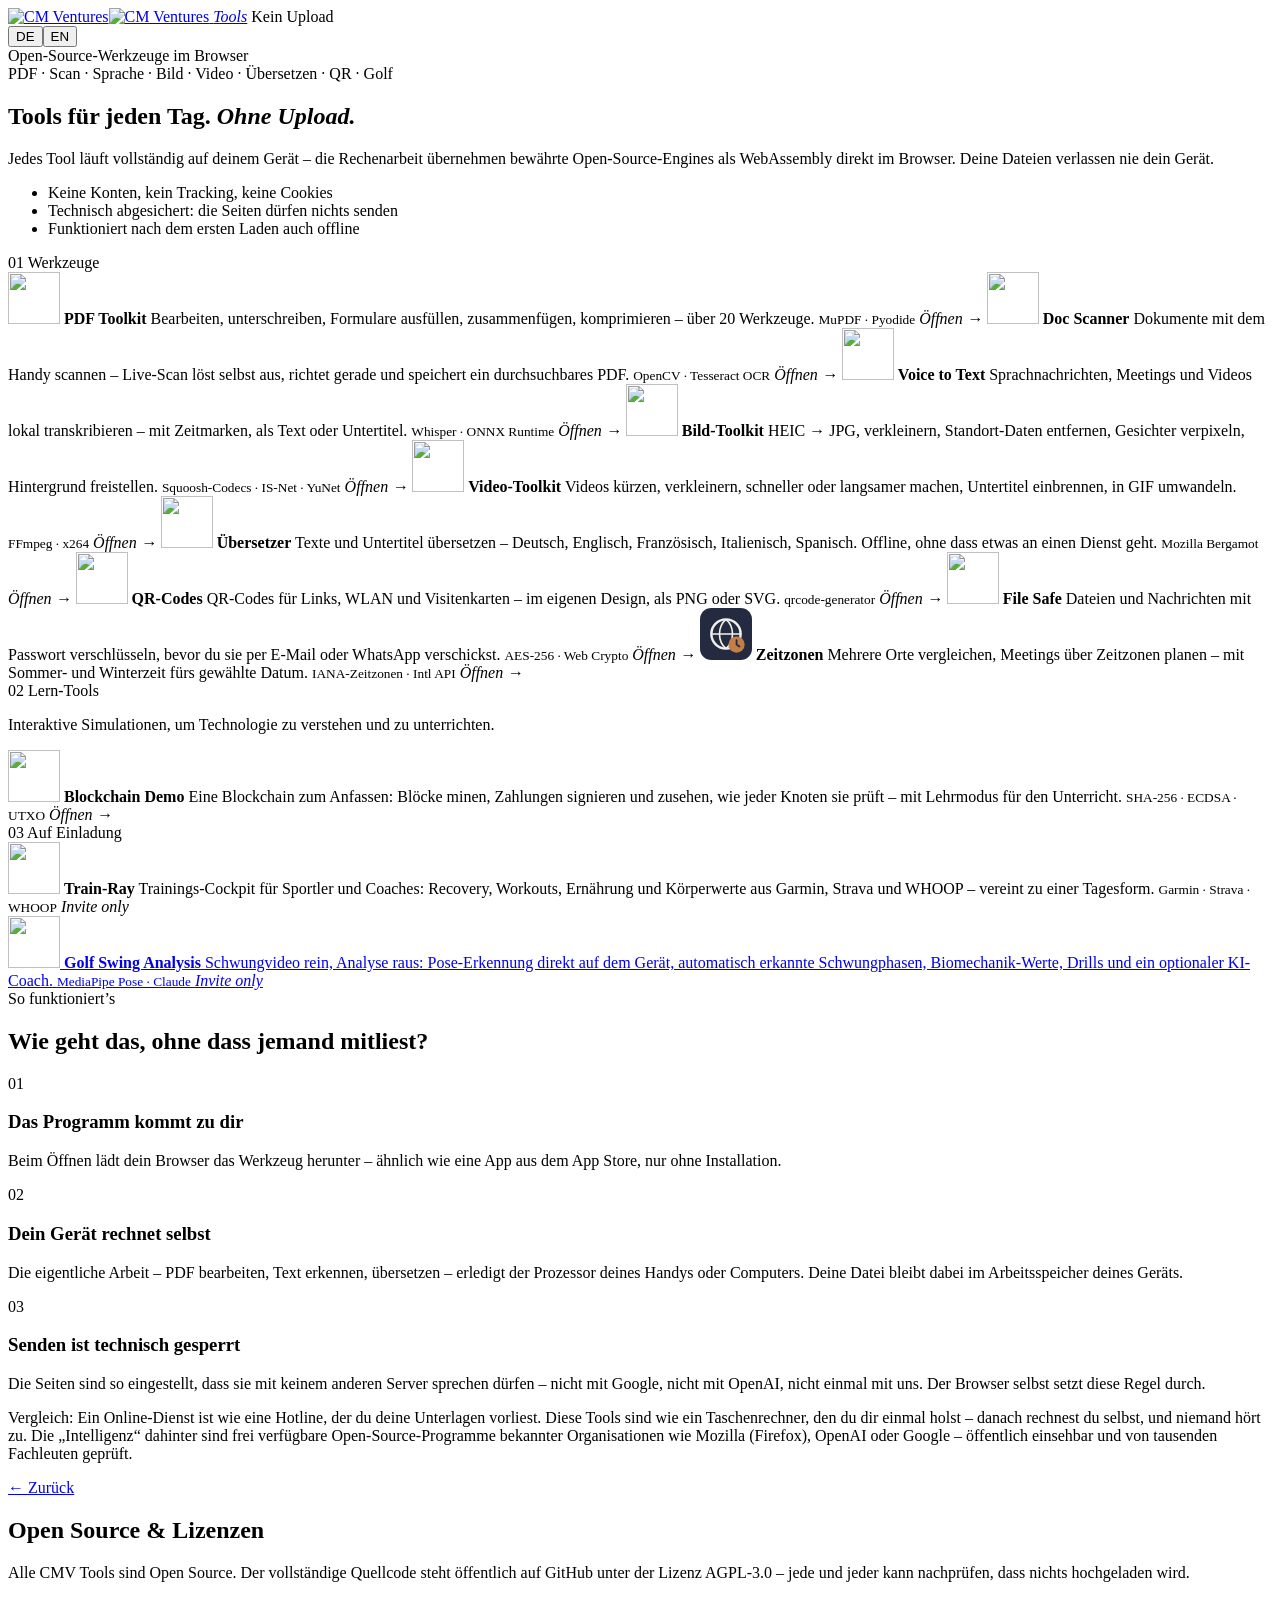
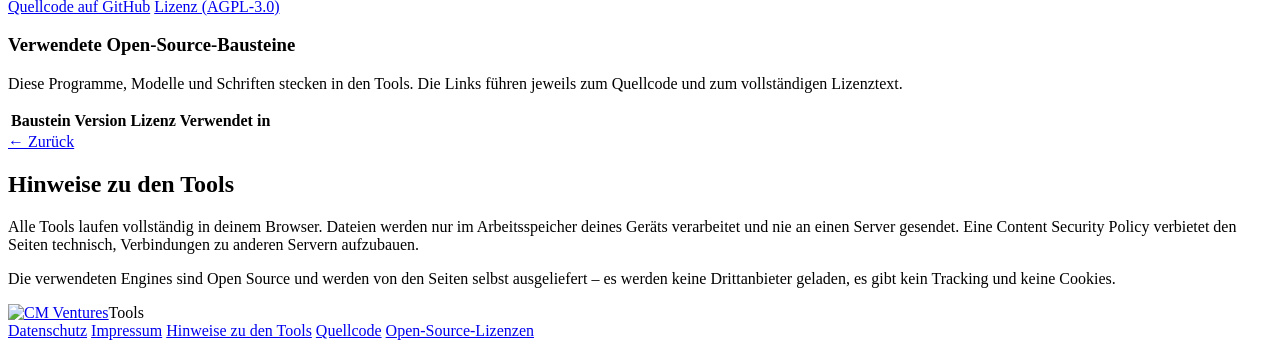
==== hub/index.html @ 876a2259 "Add Time Zones tool (time.cmventures.xyz) Compare any number of places for a chosen date and time: s" ====
<!doctype html>
<html lang="de">
<head>
<meta charset="utf-8">
<meta name="viewport" content="width=device-width, initial-scale=1, viewport-fit=cover">
<title>CM Ventures Tools</title>
<meta name="description" content="Alltags-Tools, die komplett im Browser laufen – ohne Upload.">
<meta name="theme-color" content="#242b41">
<script src="shared/theme.js"></script>
<link rel="icon" href="logo.svg" type="image/svg+xml">
<link rel="apple-touch-icon" href="icons/icon-180.png">
<link rel="manifest" href="manifest.webmanifest">
<link rel="stylesheet" href="shared/fonts/fonts.css">
<link rel="stylesheet" href="shared/base.css">
<link rel="stylesheet" href="hub.css">
</head>
<body>
<header class="topbar">
  <a class="brand" href="https://cmventures.xyz/" title="CM Ventures" aria-label="CM Ventures – Startseite">
    <img class="cmv-logo on-light" src="shared/brand/cmv-logo.svg" alt="CM Ventures" width="166" height="38"><img class="cmv-logo on-dark" src="shared/brand/cmv-logo-light.svg" alt="CM Ventures" width="166" height="38">
  </a>
  <a class="brand hub-word" href="./"><span class="logo-word"><em>Tools</em></span></a>
  <span class="local-badge" title="Alle Dateien bleiben auf deinem Gerät. Nichts wird hochgeladen.">Kein Upload</span>
  <div class="spacer"></div>
  <div class="lang-switch" role="group" aria-label="Sprache / Language"><button type="button" data-lang="de">DE</button><button type="button" data-lang="en">EN</button></div>
</header>

<main>
  <section id="home">
    <div class="hero">
      <div class="eyebrow accent">Open-Source-Werkzeuge im Browser</div>
      <div class="eyebrow">PDF · Scan · Sprache · Bild · Video · Übersetzen · QR · Golf</div>
      <h1>Tools für jeden Tag. <em>Ohne Upload.</em></h1>
      <p>Jedes Tool läuft vollständig auf deinem Gerät – die Rechenarbeit übernehmen bewährte Open-Source-Engines als WebAssembly direkt im Browser. Deine Dateien verlassen nie dein Gerät.</p>
      <ul class="facts">
        <li>Keine Konten, kein Tracking, keine Cookies</li>
        <li>Technisch abgesichert: die Seiten dürfen nichts senden</li>
        <li>Funktioniert nach dem ersten Laden auch offline</li>
      </ul>
    </div>

    <div class="cat"><span class="num">01</span> Werkzeuge</div>
    <div class="apps">
      <a class="app" data-tool-link="pdf">
        <img src="apps/pdf.svg" alt="" width="52" height="52">
        <strong>PDF Toolkit</strong>
        <span>Bearbeiten, unterschreiben, Formulare ausfüllen, zusammenfügen, komprimieren – über 20 Werkzeuge.</span>
        <small>MuPDF · Pyodide</small>
        <em class="go">Öffnen →</em>
      </a>
      <a class="app" data-tool-link="scan">
        <img src="apps/scan.svg" alt="" width="52" height="52">
        <strong>Doc Scanner</strong>
        <span>Dokumente mit dem Handy scannen – Live-Scan löst selbst aus, richtet gerade und speichert ein durchsuchbares PDF.</span>
        <small>OpenCV · Tesseract OCR</small>
        <em class="go">Öffnen →</em>
      </a>
      <a class="app" data-tool-link="voice">
        <img src="apps/voice.svg" alt="" width="52" height="52">
        <strong>Voice to Text</strong>
        <span>Sprachnachrichten, Meetings und Videos lokal transkribieren – mit Zeitmarken, als Text oder Untertitel.</span>
        <small>Whisper · ONNX Runtime</small>
        <em class="go">Öffnen →</em>
      </a>
      <a class="app" data-tool-link="image">
        <img src="apps/image.svg" alt="" width="52" height="52">
        <strong>Bild-Toolkit</strong>
        <span>HEIC → JPG, verkleinern, Standort-Daten entfernen, Gesichter verpixeln, Hintergrund freistellen.</span>
        <small>Squoosh-Codecs · IS-Net · YuNet</small>
        <em class="go">Öffnen →</em>
      </a>
      <a class="app" data-tool-link="video">
        <img src="apps/video.svg" alt="" width="52" height="52">
        <strong>Video-Toolkit</strong>
        <span>Videos kürzen, verkleinern, schneller oder langsamer machen, Untertitel einbrennen, in GIF umwandeln.</span>
        <small>FFmpeg · x264</small>
        <em class="go">Öffnen →</em>
      </a>
      <a class="app" data-tool-link="translate">
        <img src="apps/translate.svg" alt="" width="52" height="52">
        <strong>Übersetzer</strong>
        <span>Texte und Untertitel übersetzen – Deutsch, Englisch, Französisch, Italienisch, Spanisch. Offline, ohne dass etwas an einen Dienst geht.</span>
        <small>Mozilla Bergamot</small>
        <em class="go">Öffnen →</em>
      </a>
      <a class="app" data-tool-link="qr">
        <img src="apps/qr.svg" alt="" width="52" height="52">
        <strong>QR-Codes</strong>
        <span>QR-Codes für Links, WLAN und Visitenkarten – im eigenen Design, als PNG oder SVG.</span>
        <small>qrcode-generator</small>
        <em class="go">Öffnen →</em>
      </a>
      <a class="app" data-tool-link="safe">
        <img src="apps/safe.svg" alt="" width="52" height="52">
        <strong>File Safe</strong>
        <span>Dateien und Nachrichten mit Passwort verschlüsseln, bevor du sie per E-Mail oder WhatsApp verschickst.</span>
        <small>AES-256 · Web Crypto</small>
        <em class="go">Öffnen →</em>
      </a>
      <a class="app" data-tool-link="time">
        <img src="apps/time.svg" alt="" width="52" height="52">
        <strong>Zeitzonen</strong>
        <span>Mehrere Orte vergleichen, Meetings über Zeitzonen planen – mit Sommer- und Winterzeit fürs gewählte Datum.</span>
        <small>IANA-Zeitzonen · Intl API</small>
        <em class="go">Öffnen →</em>
      </a>
    </div>

    <div class="cat"><span class="num">02</span> Lern-Tools</div>
    <p class="cat-note">Interaktive Simulationen, um Technologie zu verstehen und zu unterrichten.</p>
    <div class="apps learn">
      <a class="app" data-tool-link="blockchaindemo">
        <img src="apps/blockchain.svg" alt="" width="52" height="52">
        <strong>Blockchain Demo</strong>
        <span>Eine Blockchain zum Anfassen: Blöcke minen, Zahlungen signieren und zusehen, wie jeder Knoten sie prüft – mit Lehrmodus für den Unterricht.</span>
        <small>SHA-256 · ECDSA · UTXO</small>
        <em class="go">Öffnen →</em>
      </a>
    </div>


    <div class="cat"><span class="num">03</span> Auf Einladung</div>
    <div class="apps internal">
      <div class="app">
        <img src="apps/train-ray.svg" alt="" width="52" height="52">
        <strong>Train-Ray</strong>
        <span>Trainings-Cockpit für Sportler und Coaches: Recovery, Workouts, Ernährung und Körperwerte aus Garmin, Strava und WHOOP – vereint zu einer Tagesform.</span>
        <small>Garmin · Strava · WHOOP</small>
        <em class="badge">Invite only</em>
      </div>
      <a class="app" href="https://golfswing.cmventures.xyz/">
        <img src="apps/golf.svg" alt="" width="52" height="52">
        <strong>Golf Swing Analysis</strong>
        <span>Schwungvideo rein, Analyse raus: Pose-Erkennung direkt auf dem Gerät, automatisch erkannte Schwungphasen, Biomechanik-Werte, Drills und ein optionaler KI-Coach.</span>
        <small>MediaPipe Pose · Claude</small>
        <em class="badge">Invite only</em>
      </a>
    </div>

  <div class="how" id="how">
    <div class="how-head">So funktioniert’s</div>
    <h2>Wie geht das, ohne dass jemand mitliest?</h2>
    <div class="how-grid">
      <div class="how-card"><span class="n">01</span><h3>Das Programm kommt zu dir</h3><p>Beim Öffnen lädt dein Browser das Werkzeug herunter – ähnlich wie eine App aus dem App Store, nur ohne Installation.</p></div>
      <div class="how-card"><span class="n">02</span><h3>Dein Gerät rechnet selbst</h3><p>Die eigentliche Arbeit – PDF bearbeiten, Text erkennen, übersetzen – erledigt der Prozessor deines Handys oder Computers. Deine Datei bleibt dabei im Arbeitsspeicher deines Geräts.</p></div>
      <div class="how-card"><span class="n">03</span><h3>Senden ist technisch gesperrt</h3><p>Die Seiten sind so eingestellt, dass sie mit keinem anderen Server sprechen dürfen – nicht mit Google, nicht mit OpenAI, nicht einmal mit uns. Der Browser selbst setzt diese Regel durch.</p></div>
    </div>
    <p class="how-note">Vergleich: Ein Online-Dienst ist wie eine Hotline, der du deine Unterlagen vorliest. Diese Tools sind wie ein Taschenrechner, den du dir einmal holst – danach rechnest du selbst, und niemand hört zu. Die „Intelligenz“ dahinter sind frei verfügbare Open-Source-Programme bekannter Organisationen wie Mozilla (Firefox), OpenAI oder Google – öffentlich einsehbar und von tausenden Fachleuten geprüft.</p>
  </div>
  </section>

  <section id="licenses" class="legal licenses hidden">
    <a class="back" href="#">← Zurück</a>
    <h2>Open Source &amp; Lizenzen</h2>
    <p>Alle CMV Tools sind Open Source. Der vollständige Quellcode steht öffentlich auf GitHub unter der Lizenz AGPL-3.0 – jede und jeder kann nachprüfen, dass nichts hochgeladen wird.</p>
    <div class="lic-links">
      <a class="btn" href="https://github.com/maurocasellini/cmv-tools" target="_blank" rel="noopener noreferrer">Quellcode auf GitHub</a>
      <a class="btn" href="https://github.com/maurocasellini/cmv-tools/blob/master/LICENSE" target="_blank" rel="noopener noreferrer">Lizenz (AGPL-3.0)</a>
    </div>
    <h3>Verwendete Open-Source-Bausteine</h3>
    <p>Diese Programme, Modelle und Schriften stecken in den Tools. Die Links führen jeweils zum Quellcode und zum vollständigen Lizenztext.</p>
    <div class="lic-wrap"><table class="lic">
      <thead><tr><th>Baustein</th><th>Version</th><th>Lizenz</th><th>Verwendet in</th></tr></thead>
      <tbody id="lic-body" data-no-i18n></tbody>
    </table></div>
  </section>

  <section id="about" class="legal hidden">
    <a class="back" href="#">← Zurück</a>
    <h2>Hinweise zu den Tools</h2>
    <p>Alle Tools laufen vollständig in deinem Browser. Dateien werden nur im Arbeitsspeicher deines Geräts verarbeitet und nie an einen Server gesendet. Eine Content Security Policy verbietet den Seiten technisch, Verbindungen zu anderen Servern aufzubauen.</p>
    <p>Die verwendeten Engines sind Open Source und werden von den Seiten selbst ausgeliefert – es werden keine Drittanbieter geladen, es gibt kein Tracking und keine Cookies.</p>
  </section>
</main>

<footer class="foot">
  <span class="foot-id"><a class="foot-brand" href="https://cmventures.xyz/" target="_blank" rel="noopener noreferrer"><img src="shared/brand/cmv-logo-light.svg" alt="CM Ventures" width="92" height="21"></a><span>Tools</span></span>
  <nav class="foot-links">
    <a href="https://cmventures.xyz/data-protection.html" target="_blank" rel="noopener noreferrer">Datenschutz</a>
    <a href="https://cmventures.xyz/" target="_blank" rel="noopener noreferrer">Impressum</a>
    <a href="#about">Hinweise zu den Tools</a>
    <a href="https://github.com/maurocasellini/cmv-tools" target="_blank" rel="noopener noreferrer">Quellcode</a>
    <a href="#licenses">Open-Source-Lizenzen</a>
  </nav>
</footer>

<script src="i18n-en.js"></script>
<script src="shared/i18n.js"></script>
<script src="shared/common.js"></script>
<script src="hub.js"></script>
</body>
</html>
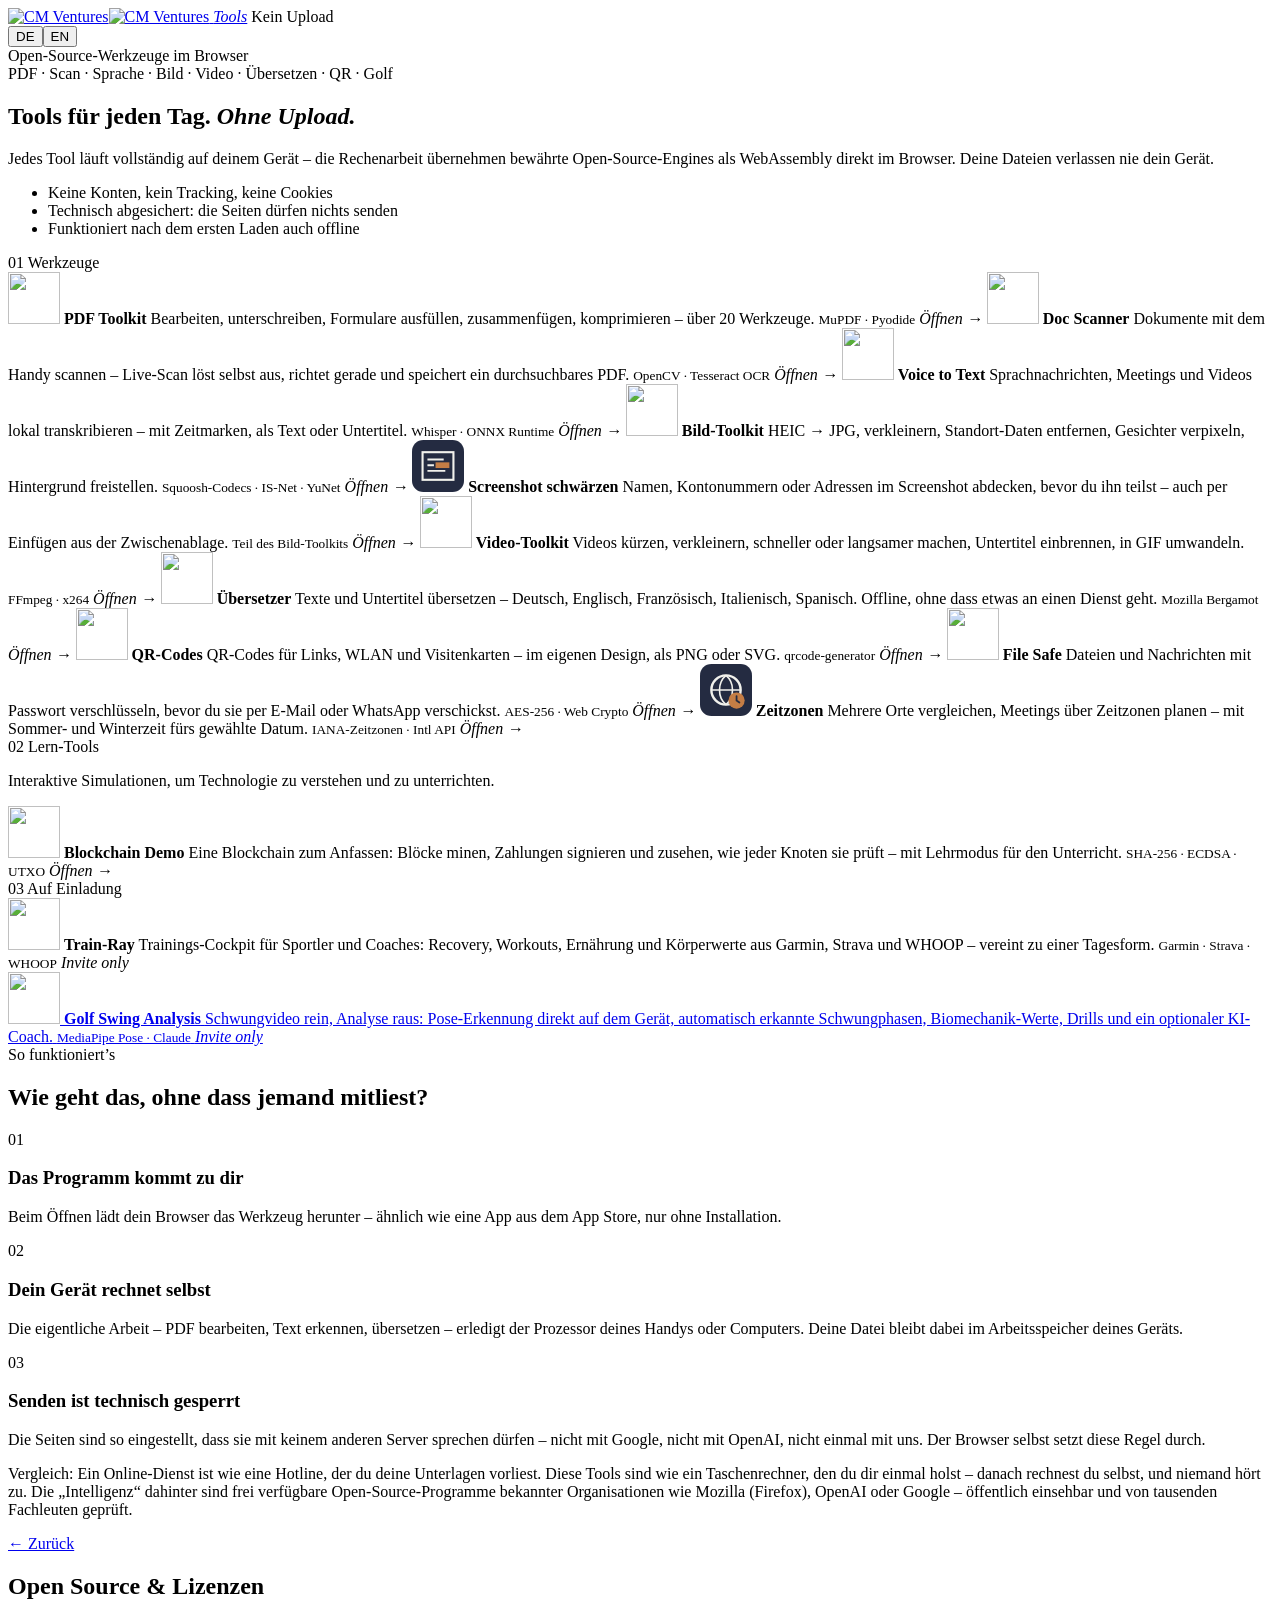
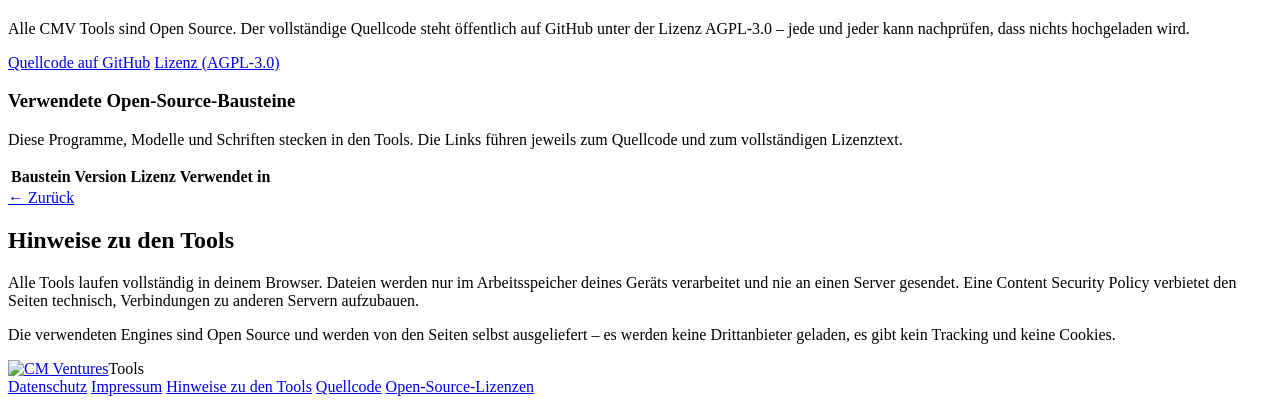
==== commit d0af538f: "image: 'Redact screenshot' editor Paste (Cmd/Ctrl+V), drop or pick an image, drag boxes over sensiti" ====
--- a/hub/index.html
+++ b/hub/index.html
@@ -67,6 +67,13 @@
         <strong>Bild-Toolkit</strong>
         <span>HEIC → JPG, verkleinern, Standort-Daten entfernen, Gesichter verpixeln, Hintergrund freistellen.</span>
         <small>Squoosh-Codecs · IS-Net · YuNet</small>
+        <em class="go">Öffnen →</em>
+      </a>
+      <a class="app" data-tool-link="image" data-hash="#redact">
+        <img src="apps/redact.svg" alt="" width="52" height="52">
+        <strong>Screenshot schwärzen</strong>
+        <span>Namen, Kontonummern oder Adressen im Screenshot abdecken, bevor du ihn teilst – auch per Einfügen aus der Zwischenablage.</span>
+        <small>Teil des Bild-Toolkits</small>
         <em class="go">Öffnen →</em>
       </a>
       <a class="app" data-tool-link="video">
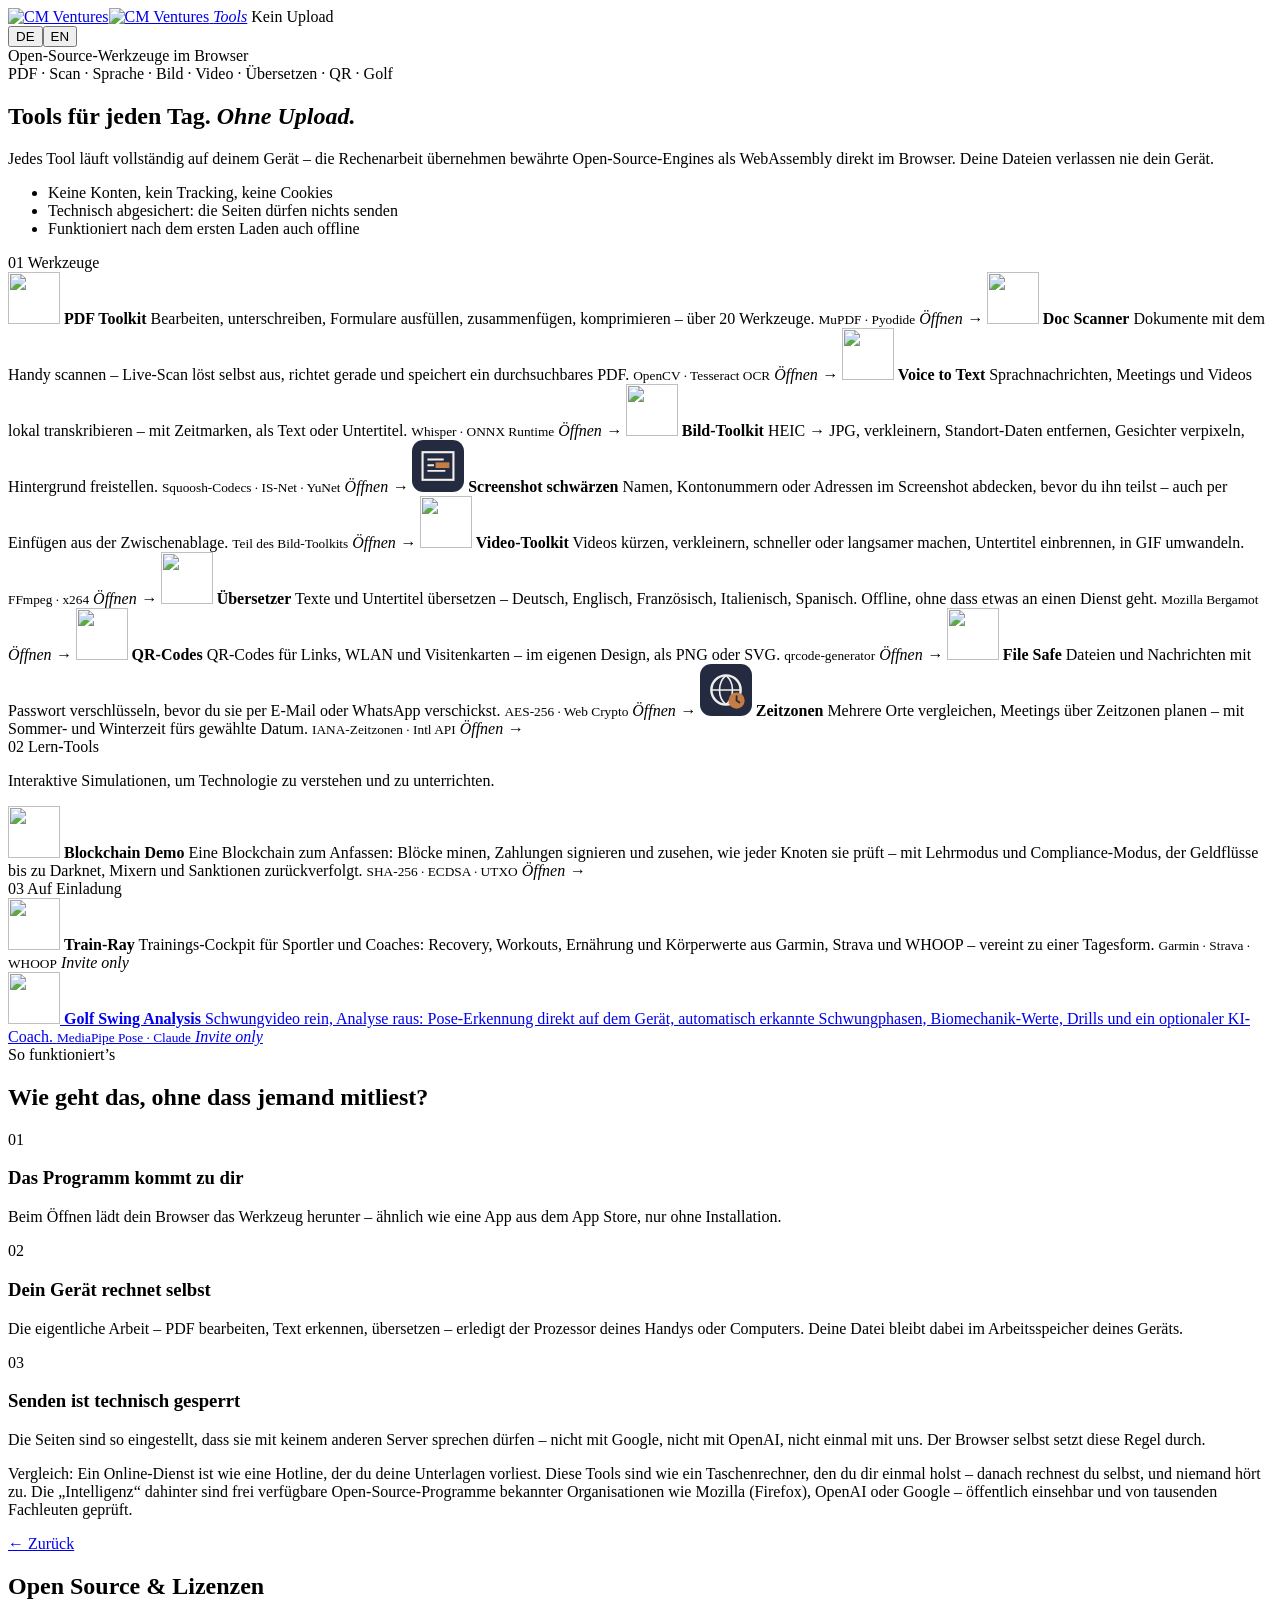
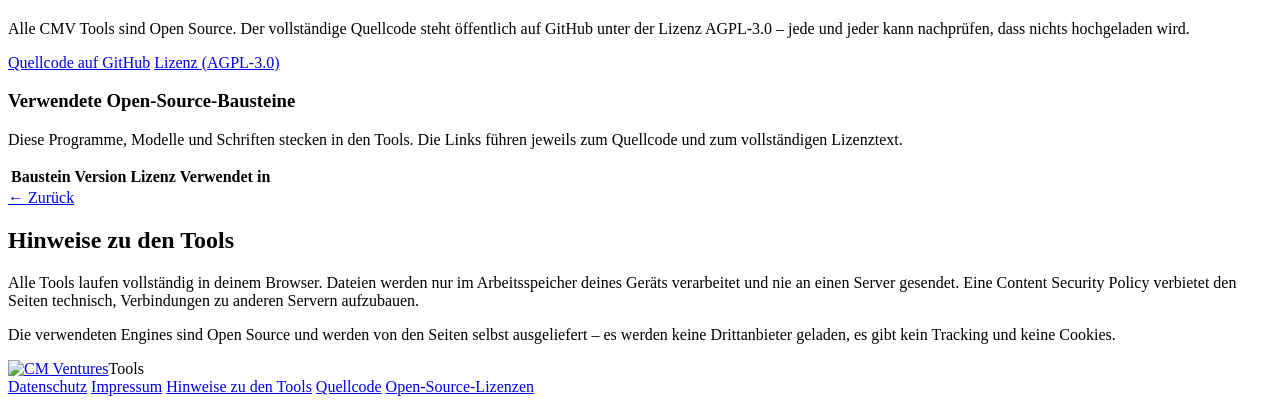
==== commit c0b97c31: "Blockchain Demo: compliance mode with Chain-Check A third mode builds a simulated chain of about 270" ====
--- a/hub/index.html
+++ b/hub/index.html
@@ -119,7 +119,7 @@
       <a class="app" data-tool-link="blockchaindemo">
         <img src="apps/blockchain.svg" alt="" width="52" height="52">
         <strong>Blockchain Demo</strong>
-        <span>Eine Blockchain zum Anfassen: Blöcke minen, Zahlungen signieren und zusehen, wie jeder Knoten sie prüft – mit Lehrmodus für den Unterricht.</span>
+        <span>Eine Blockchain zum Anfassen: Blöcke minen, Zahlungen signieren und zusehen, wie jeder Knoten sie prüft – mit Lehrmodus und Compliance-Modus, der Geldflüsse bis zu Darknet, Mixern und Sanktionen zurückverfolgt.</span>
         <small>SHA-256 · ECDSA · UTXO</small>
         <em class="go">Öffnen →</em>
       </a>
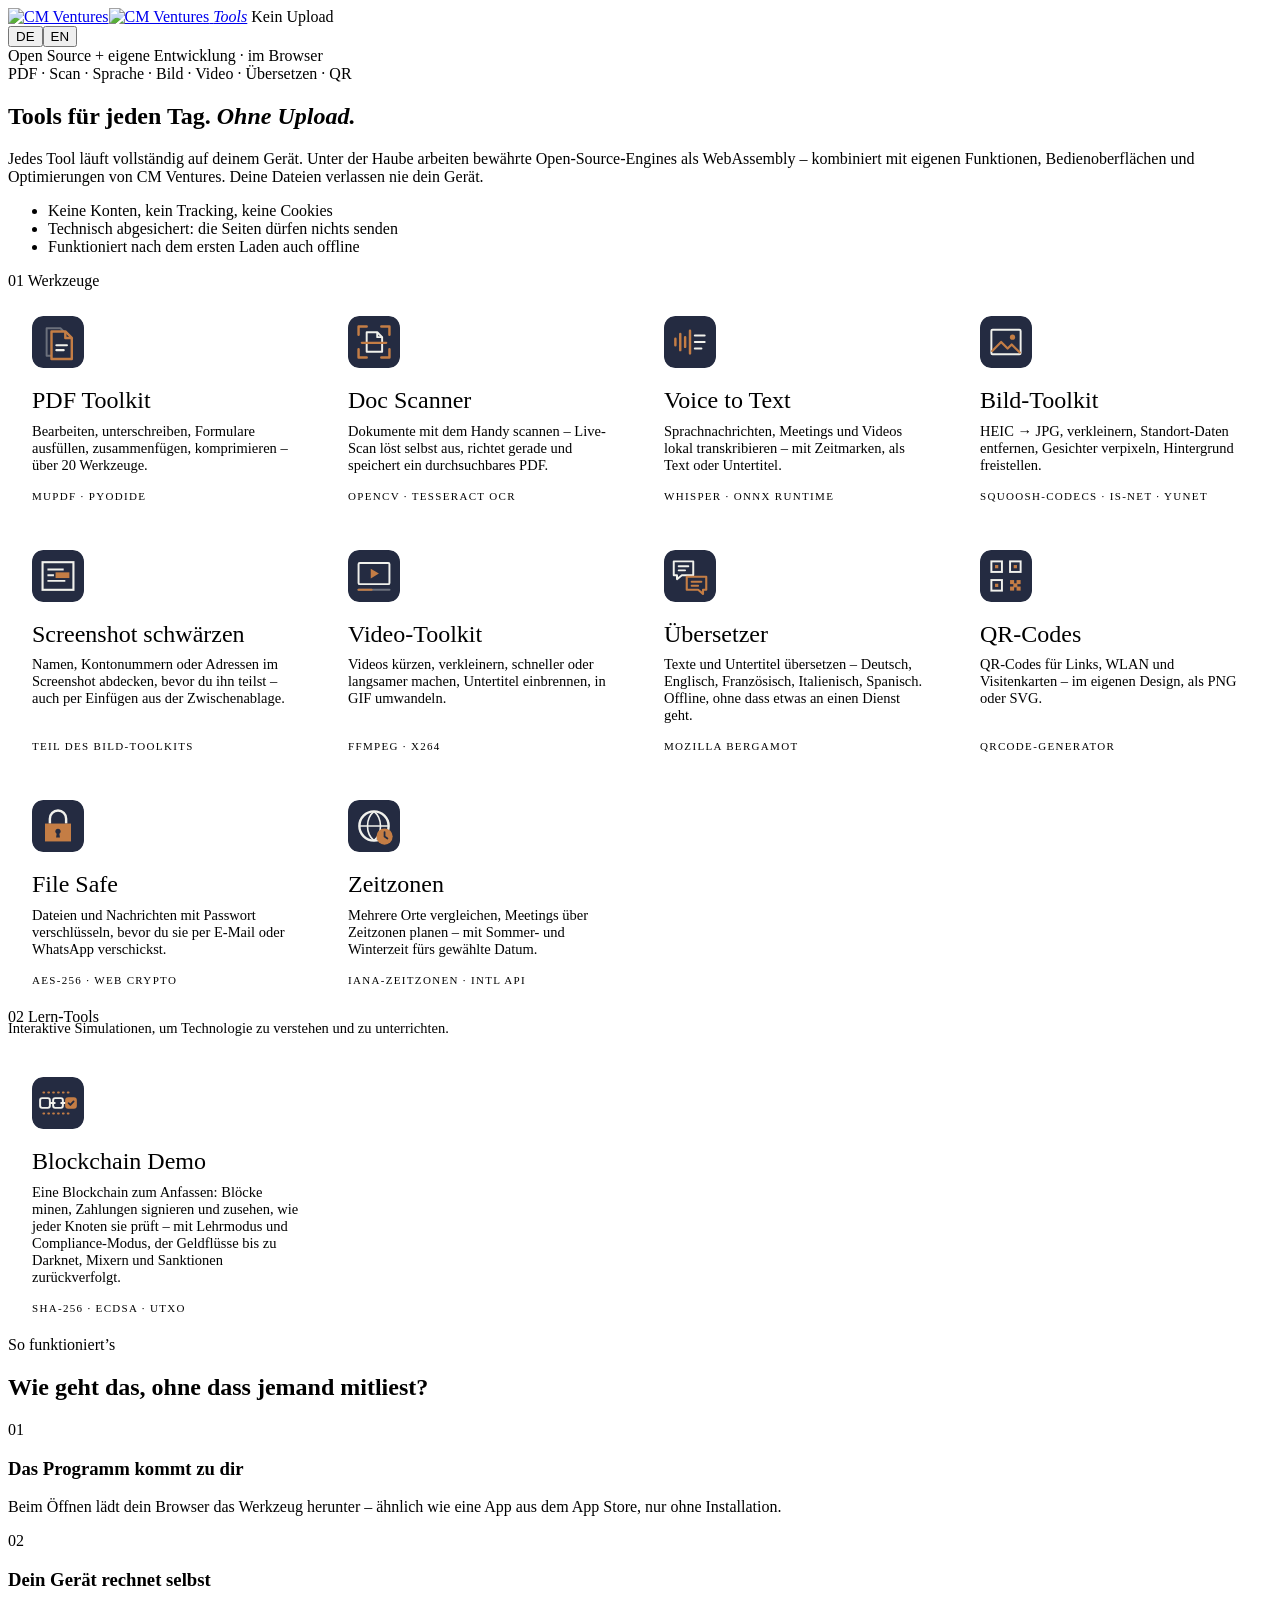
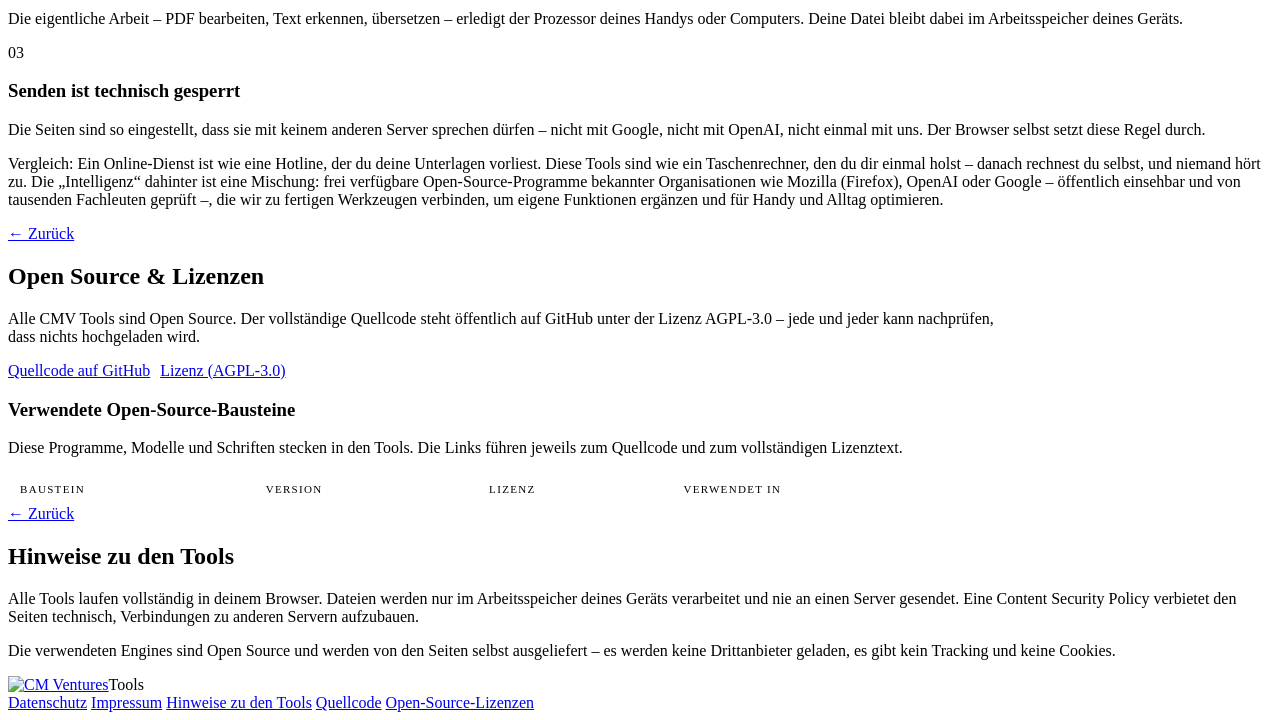
==== commit d6376451: "CMV Tools" ====
--- a/hub/index.html
+++ b/hub/index.html
@@ -28,10 +28,10 @@
 <main>
   <section id="home">
     <div class="hero">
-      <div class="eyebrow accent">Open-Source-Werkzeuge im Browser</div>
-      <div class="eyebrow">PDF · Scan · Sprache · Bild · Video · Übersetzen · QR · Golf</div>
+      <div class="eyebrow accent">Open Source + eigene Entwicklung · im Browser</div>
+      <div class="eyebrow">PDF · Scan · Sprache · Bild · Video · Übersetzen · QR</div>
       <h1>Tools für jeden Tag. <em>Ohne Upload.</em></h1>
-      <p>Jedes Tool läuft vollständig auf deinem Gerät – die Rechenarbeit übernehmen bewährte Open-Source-Engines als WebAssembly direkt im Browser. Deine Dateien verlassen nie dein Gerät.</p>
+      <p>Jedes Tool läuft vollständig auf deinem Gerät. Unter der Haube arbeiten bewährte Open-Source-Engines als WebAssembly – kombiniert mit eigenen Funktionen, Bedienoberflächen und Optimierungen von CM Ventures. Deine Dateien verlassen nie dein Gerät.</p>
       <ul class="facts">
         <li>Keine Konten, kein Tracking, keine Cookies</li>
         <li>Technisch abgesichert: die Seiten dürfen nichts senden</li>
@@ -125,25 +125,6 @@
       </a>
     </div>
 
-
-    <div class="cat"><span class="num">03</span> Auf Einladung</div>
-    <div class="apps internal">
-      <div class="app">
-        <img src="apps/train-ray.svg" alt="" width="52" height="52">
-        <strong>Train-Ray</strong>
-        <span>Trainings-Cockpit für Sportler und Coaches: Recovery, Workouts, Ernährung und Körperwerte aus Garmin, Strava und WHOOP – vereint zu einer Tagesform.</span>
-        <small>Garmin · Strava · WHOOP</small>
-        <em class="badge">Invite only</em>
-      </div>
-      <a class="app" href="https://golfswing.cmventures.xyz/">
-        <img src="apps/golf.svg" alt="" width="52" height="52">
-        <strong>Golf Swing Analysis</strong>
-        <span>Schwungvideo rein, Analyse raus: Pose-Erkennung direkt auf dem Gerät, automatisch erkannte Schwungphasen, Biomechanik-Werte, Drills und ein optionaler KI-Coach.</span>
-        <small>MediaPipe Pose · Claude</small>
-        <em class="badge">Invite only</em>
-      </a>
-    </div>
-
   <div class="how" id="how">
     <div class="how-head">So funktioniert’s</div>
     <h2>Wie geht das, ohne dass jemand mitliest?</h2>
@@ -152,7 +133,7 @@
       <div class="how-card"><span class="n">02</span><h3>Dein Gerät rechnet selbst</h3><p>Die eigentliche Arbeit – PDF bearbeiten, Text erkennen, übersetzen – erledigt der Prozessor deines Handys oder Computers. Deine Datei bleibt dabei im Arbeitsspeicher deines Geräts.</p></div>
       <div class="how-card"><span class="n">03</span><h3>Senden ist technisch gesperrt</h3><p>Die Seiten sind so eingestellt, dass sie mit keinem anderen Server sprechen dürfen – nicht mit Google, nicht mit OpenAI, nicht einmal mit uns. Der Browser selbst setzt diese Regel durch.</p></div>
     </div>
-    <p class="how-note">Vergleich: Ein Online-Dienst ist wie eine Hotline, der du deine Unterlagen vorliest. Diese Tools sind wie ein Taschenrechner, den du dir einmal holst – danach rechnest du selbst, und niemand hört zu. Die „Intelligenz“ dahinter sind frei verfügbare Open-Source-Programme bekannter Organisationen wie Mozilla (Firefox), OpenAI oder Google – öffentlich einsehbar und von tausenden Fachleuten geprüft.</p>
+    <p class="how-note">Vergleich: Ein Online-Dienst ist wie eine Hotline, der du deine Unterlagen vorliest. Diese Tools sind wie ein Taschenrechner, den du dir einmal holst – danach rechnest du selbst, und niemand hört zu. Die „Intelligenz“ dahinter ist eine Mischung: frei verfügbare Open-Source-Programme bekannter Organisationen wie Mozilla (Firefox), OpenAI oder Google – öffentlich einsehbar und von tausenden Fachleuten geprüft –, die wir zu fertigen Werkzeugen verbinden, um eigene Funktionen ergänzen und für Handy und Alltag optimieren.</p>
   </div>
   </section>
 
@@ -184,7 +165,7 @@
   <span class="foot-id"><a class="foot-brand" href="https://cmventures.xyz/" target="_blank" rel="noopener noreferrer"><img src="shared/brand/cmv-logo-light.svg" alt="CM Ventures" width="92" height="21"></a><span>Tools</span></span>
   <nav class="foot-links">
     <a href="https://cmventures.xyz/data-protection.html" target="_blank" rel="noopener noreferrer">Datenschutz</a>
-    <a href="https://cmventures.xyz/" target="_blank" rel="noopener noreferrer">Impressum</a>
+    <a href="https://cmventures.xyz/#impressum" target="_blank" rel="noopener noreferrer">Impressum</a>
     <a href="#about">Hinweise zu den Tools</a>
     <a href="https://github.com/maurocasellini/cmv-tools" target="_blank" rel="noopener noreferrer">Quellcode</a>
     <a href="#licenses">Open-Source-Lizenzen</a>
--- a/hub/hub.css
+++ b/hub/hub.css
@@ -0,0 +1,30 @@
+/* Hub: overview of all tools */
+.apps { display: grid; grid-template-columns: repeat(auto-fill, minmax(270px, 1fr)); border-top: 1px solid var(--line); border-left: 1px solid var(--line); }
+.app { position: relative; display: flex; flex-direction: column; gap: 8px; padding: 26px 24px 22px; border-right: 1px solid var(--line); border-bottom: 1px solid var(--line);
+  color: inherit; text-decoration: none; transition: background .15s; }
+a.app:hover { background: var(--sand); }
+.app img { width: 52px; height: 52px; border-radius: 11px; margin-bottom: 10px; transition: transform .2s; }
+a.app:hover img { transform: translateY(-2px); }
+@media (prefers-color-scheme: dark) { :root:not([data-theme="light"]) .app img { box-shadow: 0 0 0 1px var(--line); } }
+:root[data-theme="dark"] .app img { box-shadow: 0 0 0 1px var(--line); }
+.app strong { font-family: var(--serif); font-weight: 400; font-size: 24px; line-height: 1.2; }
+.app span { color: var(--muted); font-size: 14.5px; flex: 1; }
+.app small { font-family: var(--mono); font-size: 11px; letter-spacing: .12em; text-transform: uppercase; color: var(--muted); padding-top: 8px; }
+.app .go { position: absolute; right: 24px; top: 30px; font-family: var(--mono); font-style: normal; font-size: 11px; letter-spacing: .14em; text-transform: uppercase; color: var(--accent); opacity: 0; transition: opacity .15s; }
+a.app:hover .go { opacity: 1; }
+@media (hover: none) { .app .go { opacity: 1; } }
+.soon .app img { filter: saturate(.75); opacity: .8; }
+.soon .app strong { color: var(--muted); }
+@media (max-width: 640px) { .app { padding: 22px 18px 18px; } .apps { grid-template-columns: 1fr; } }
+.cat-note { margin: -6px 0 14px; color: var(--muted); font-size: 14.5px; }
+
+/* Licenses page */
+.licenses { max-width: 1000px; }
+.lic-links { display: flex; gap: 10px; flex-wrap: wrap; margin: 6px 0 10px; }
+.lic-wrap { overflow-x: auto; border: 1px solid var(--line); margin-top: 12px; }
+.lic { width: 100%; border-collapse: collapse; font-size: 14px; }
+.lic th { text-align: left; font-family: var(--mono); font-size: 11px; font-weight: 500; letter-spacing: .12em; text-transform: uppercase; color: var(--muted); padding: 10px 12px; background: var(--panel); border-bottom: 1px solid var(--line); }
+.lic td { padding: 9px 12px; border-bottom: 1px solid var(--line); vertical-align: top; color: var(--muted); }
+.lic td:first-child a { color: var(--text); text-decoration: underline; text-decoration-color: var(--line); text-underline-offset: 3px; }
+.lic td:first-child a:hover { color: var(--accent); }
+.lic tr:last-child td { border-bottom: none; }
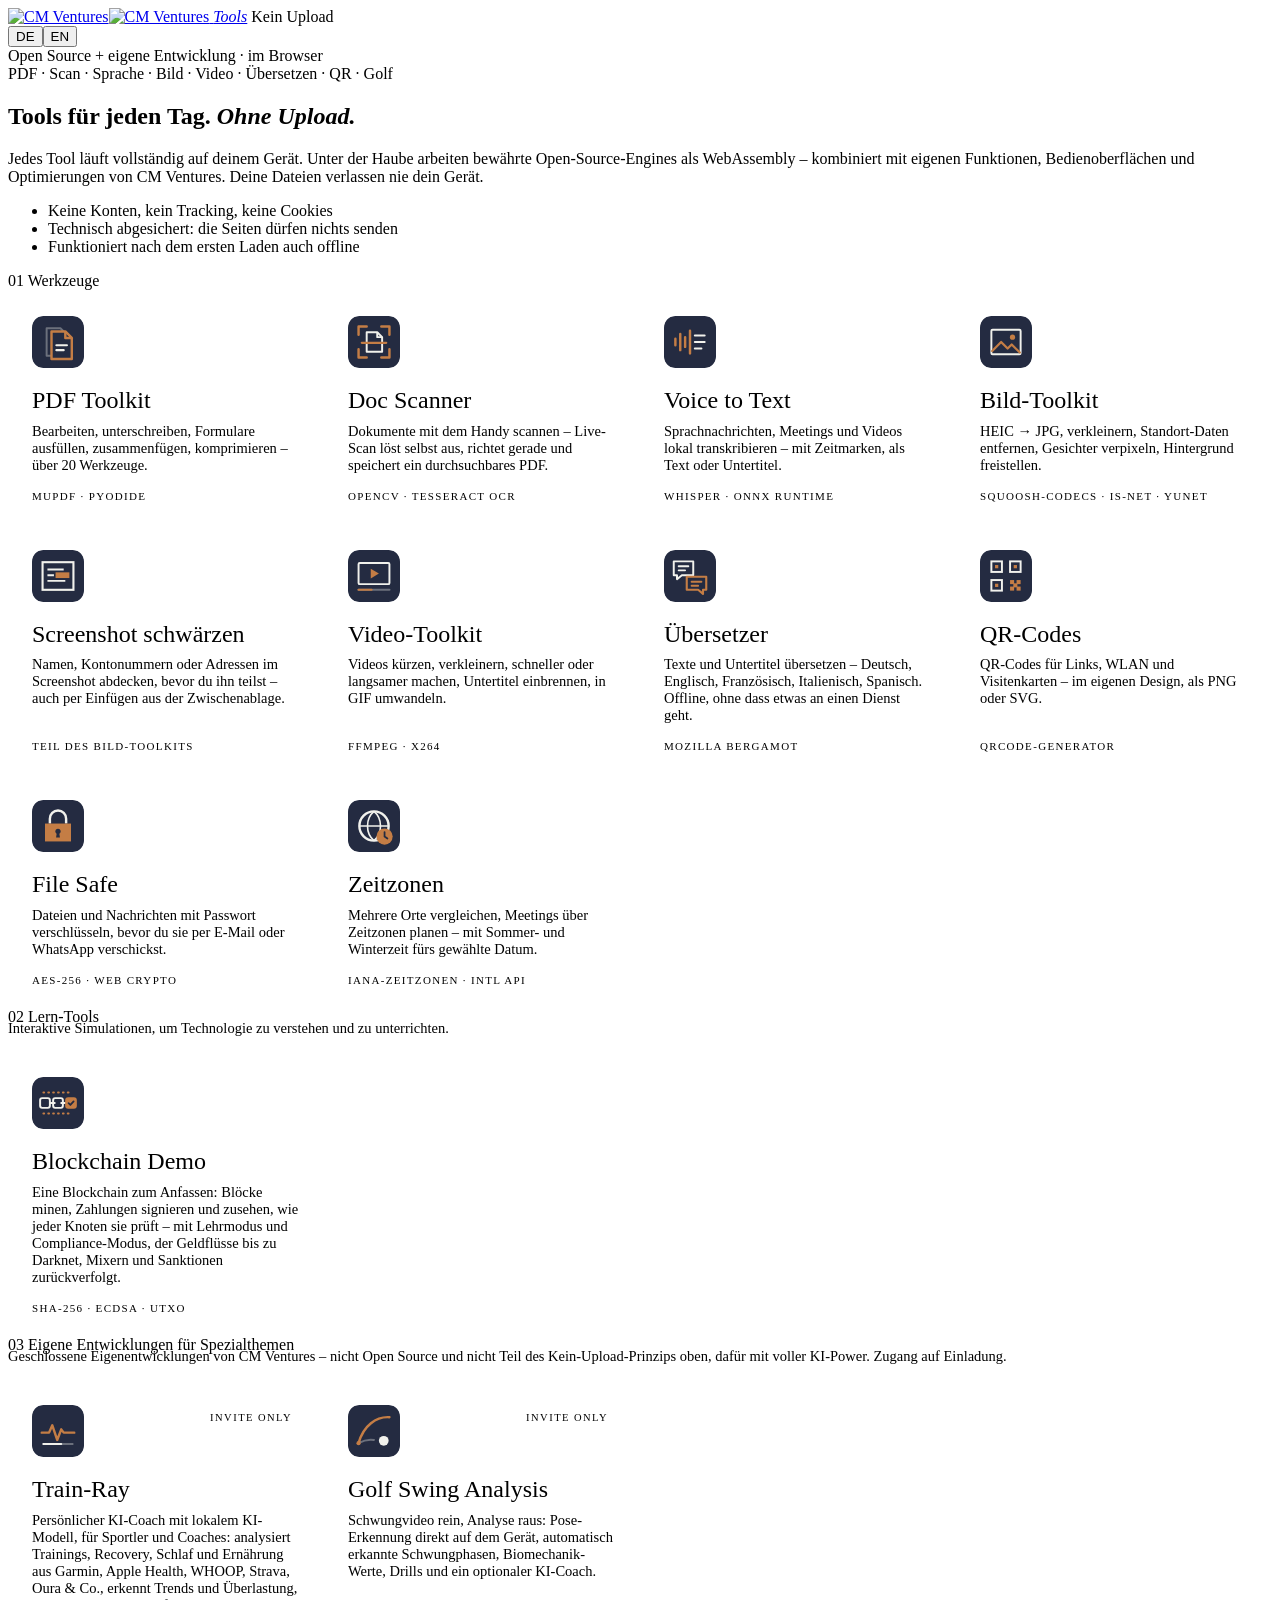
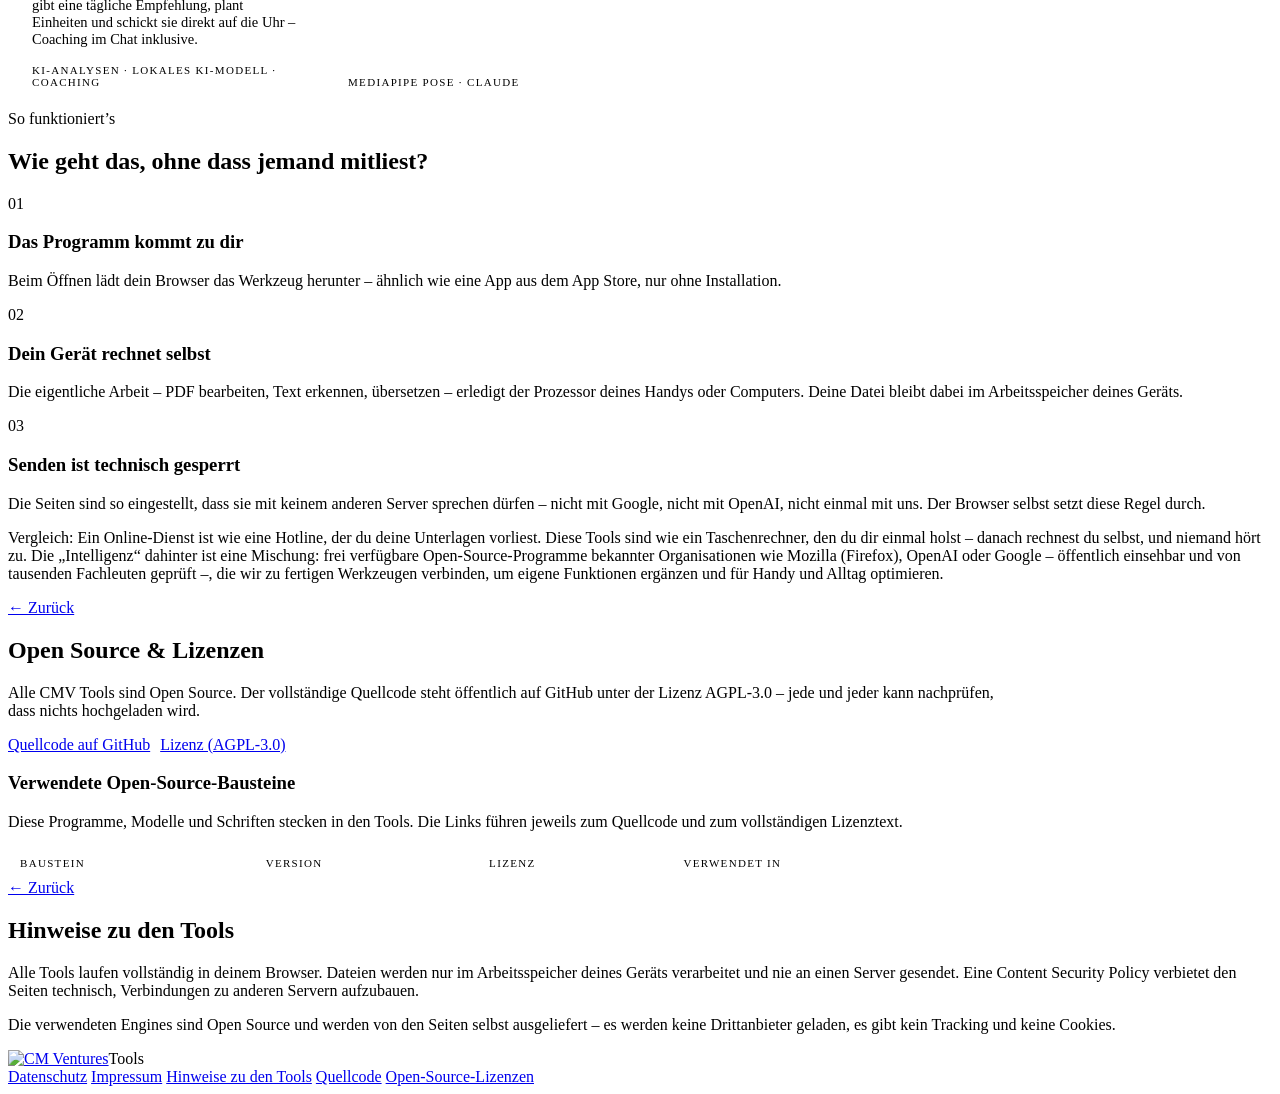
==== commit 720d52a6: "hub: Train-Ray und Golf Swing als geschlossene Eigenentwicklungen zurück Nur Karte, Icon und Beschre" ====
--- a/hub/index.html
+++ b/hub/index.html
@@ -29,7 +29,7 @@
   <section id="home">
     <div class="hero">
       <div class="eyebrow accent">Open Source + eigene Entwicklung · im Browser</div>
-      <div class="eyebrow">PDF · Scan · Sprache · Bild · Video · Übersetzen · QR</div>
+      <div class="eyebrow">PDF · Scan · Sprache · Bild · Video · Übersetzen · QR · Golf</div>
       <h1>Tools für jeden Tag. <em>Ohne Upload.</em></h1>
       <p>Jedes Tool läuft vollständig auf deinem Gerät. Unter der Haube arbeiten bewährte Open-Source-Engines als WebAssembly – kombiniert mit eigenen Funktionen, Bedienoberflächen und Optimierungen von CM Ventures. Deine Dateien verlassen nie dein Gerät.</p>
       <ul class="facts">
@@ -122,6 +122,26 @@
         <span>Eine Blockchain zum Anfassen: Blöcke minen, Zahlungen signieren und zusehen, wie jeder Knoten sie prüft – mit Lehrmodus und Compliance-Modus, der Geldflüsse bis zu Darknet, Mixern und Sanktionen zurückverfolgt.</span>
         <small>SHA-256 · ECDSA · UTXO</small>
         <em class="go">Öffnen →</em>
+      </a>
+    </div>
+
+
+    <div class="cat"><span class="num">03</span> Eigene Entwicklungen für Spezialthemen</div>
+    <p class="cat-note">Geschlossene Eigenentwicklungen von CM Ventures – nicht Open Source und nicht Teil des Kein-Upload-Prinzips oben, dafür mit voller KI-Power. Zugang auf Einladung.</p>
+    <div class="apps internal">
+      <div class="app">
+        <img src="apps/train-ray.svg" alt="" width="52" height="52">
+        <strong>Train-Ray</strong>
+        <span>Persönlicher KI-Coach mit lokalem KI-Modell, für Sportler und Coaches: analysiert Trainings, Recovery, Schlaf und Ernährung aus Garmin, Apple Health, WHOOP, Strava, Oura & Co., erkennt Trends und Überlastung, gibt eine tägliche Empfehlung, plant Einheiten und schickt sie direkt auf die Uhr – Coaching im Chat inklusive.</span>
+        <small>KI-Analysen · Lokales KI-Modell · Coaching</small>
+        <em class="badge">Invite only</em>
+      </div>
+      <a class="app" href="https://golfswing.cmventures.xyz/">
+        <img src="apps/golf.svg" alt="" width="52" height="52">
+        <strong>Golf Swing Analysis</strong>
+        <span>Schwungvideo rein, Analyse raus: Pose-Erkennung direkt auf dem Gerät, automatisch erkannte Schwungphasen, Biomechanik-Werte, Drills und ein optionaler KI-Coach.</span>
+        <small>MediaPipe Pose · Claude</small>
+        <em class="badge">Invite only</em>
       </a>
     </div>
 
--- a/hub/hub.css
+++ b/hub/hub.css
@@ -13,9 +13,12 @@
 .app .go { position: absolute; right: 24px; top: 30px; font-family: var(--mono); font-style: normal; font-size: 11px; letter-spacing: .14em; text-transform: uppercase; color: var(--accent); opacity: 0; transition: opacity .15s; }
 a.app:hover .go { opacity: 1; }
 @media (hover: none) { .app .go { opacity: 1; } }
+.app .badge { position: absolute; right: 24px; top: 30px; font-family: var(--mono); font-style: normal; font-size: 10.5px; letter-spacing: .14em; text-transform: uppercase;
+  color: var(--muted); border: 1px solid var(--line); padding: 3px 8px; }
 .soon .app img { filter: saturate(.75); opacity: .8; }
 .soon .app strong { color: var(--muted); }
 @media (max-width: 640px) { .app { padding: 22px 18px 18px; } .apps { grid-template-columns: 1fr; } }
+.internal .app .badge { color: var(--accent); border-color: var(--accent); }
 .cat-note { margin: -6px 0 14px; color: var(--muted); font-size: 14.5px; }
 
 /* Licenses page */
@@ -28,3 +31,4 @@
 .lic td:first-child a { color: var(--text); text-decoration: underline; text-decoration-color: var(--line); text-underline-offset: 3px; }
 .lic td:first-child a:hover { color: var(--accent); }
 .lic tr:last-child td { border-bottom: none; }
+a.app .badge { opacity: 1; }
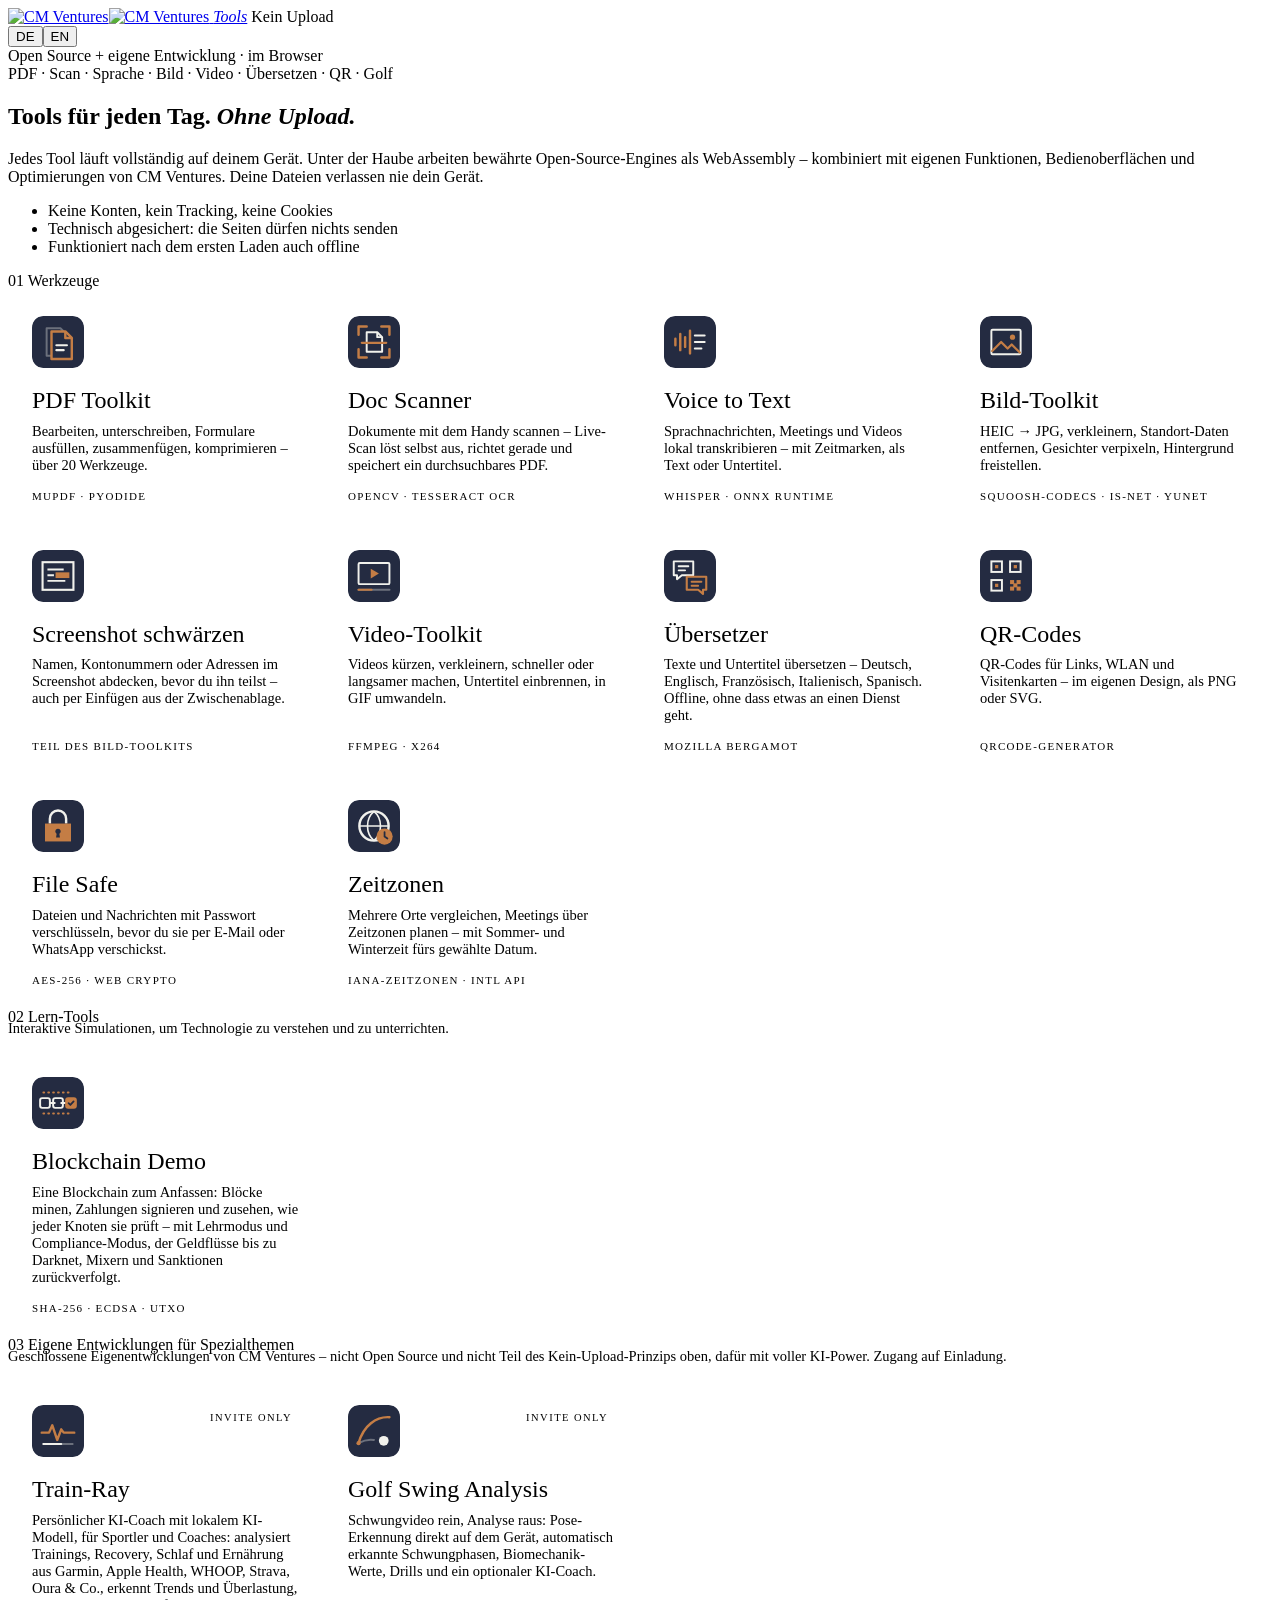
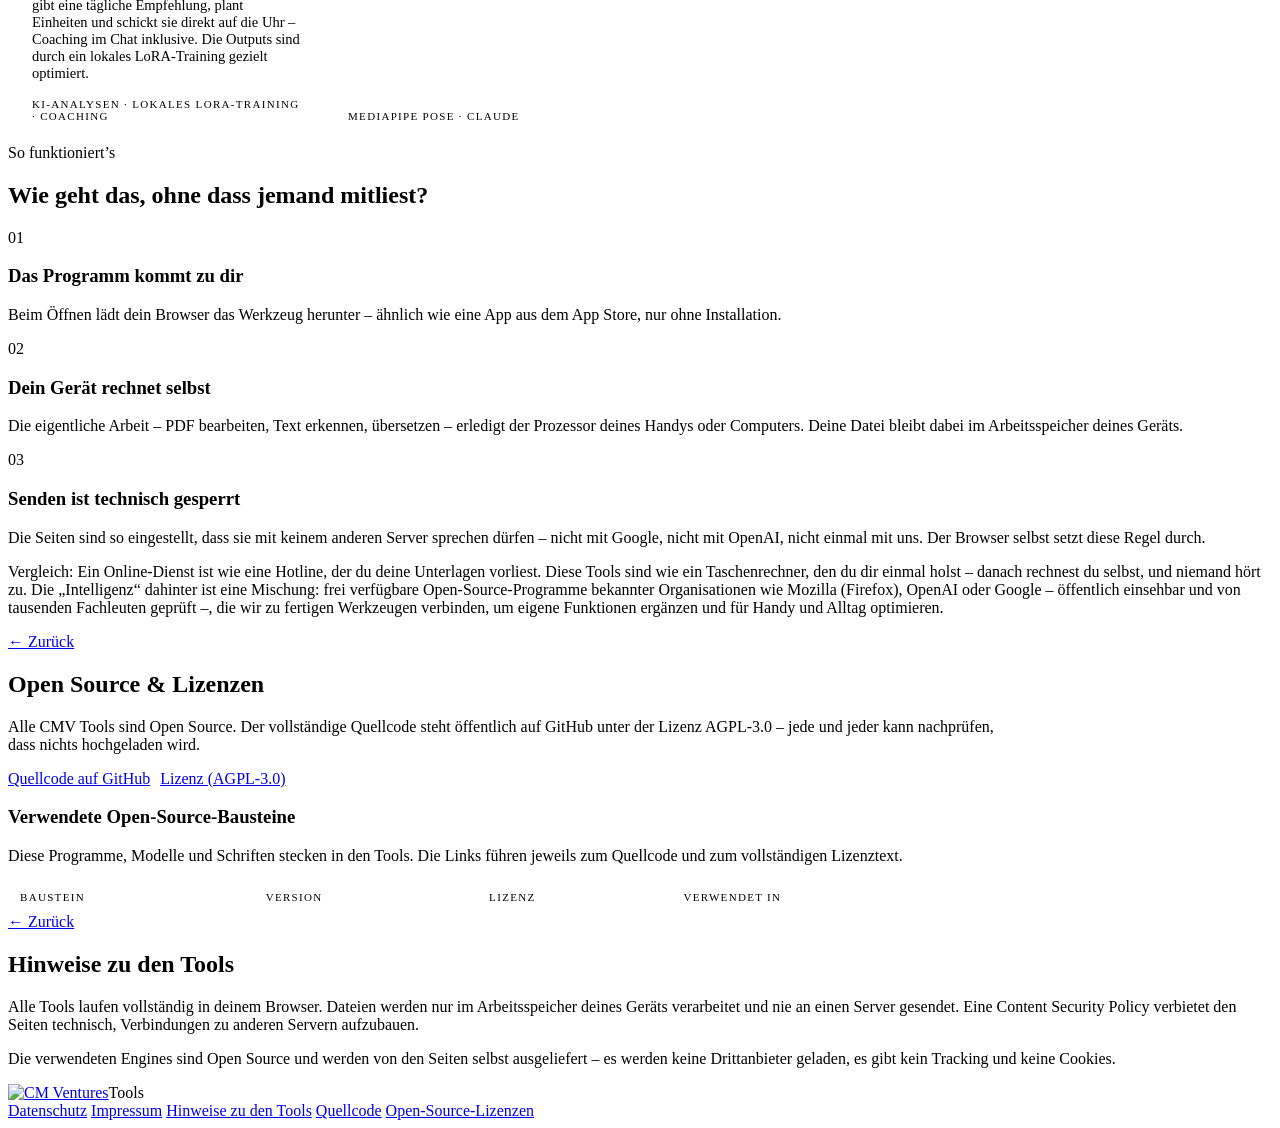
==== commit 5b8f92a6: "hub: Train-Ray – lokales LoRA-Training erwähnen Co-Authored-By: Claude Opus 5.5 <noreply@anthropic.c" ====
--- a/hub/index.html
+++ b/hub/index.html
@@ -129,13 +129,13 @@
     <div class="cat"><span class="num">03</span> Eigene Entwicklungen für Spezialthemen</div>
     <p class="cat-note">Geschlossene Eigenentwicklungen von CM Ventures – nicht Open Source und nicht Teil des Kein-Upload-Prinzips oben, dafür mit voller KI-Power. Zugang auf Einladung.</p>
     <div class="apps internal">
-      <div class="app">
+      <a class="app" href="https://trainray.cmventures.xyz/">
         <img src="apps/train-ray.svg" alt="" width="52" height="52">
         <strong>Train-Ray</strong>
-        <span>Persönlicher KI-Coach mit lokalem KI-Modell, für Sportler und Coaches: analysiert Trainings, Recovery, Schlaf und Ernährung aus Garmin, Apple Health, WHOOP, Strava, Oura & Co., erkennt Trends und Überlastung, gibt eine tägliche Empfehlung, plant Einheiten und schickt sie direkt auf die Uhr – Coaching im Chat inklusive.</span>
-        <small>KI-Analysen · Lokales KI-Modell · Coaching</small>
+        <span>Persönlicher KI-Coach mit lokalem KI-Modell, für Sportler und Coaches: analysiert Trainings, Recovery, Schlaf und Ernährung aus Garmin, Apple Health, WHOOP, Strava, Oura & Co., erkennt Trends und Überlastung, gibt eine tägliche Empfehlung, plant Einheiten und schickt sie direkt auf die Uhr – Coaching im Chat inklusive. Die Outputs sind durch ein lokales LoRA-Training gezielt optimiert.</span>
+        <small>KI-Analysen · Lokales LoRA-Training · Coaching</small>
         <em class="badge">Invite only</em>
-      </div>
+      </a>
       <a class="app" href="https://golfswing.cmventures.xyz/">
         <img src="apps/golf.svg" alt="" width="52" height="52">
         <strong>Golf Swing Analysis</strong>
